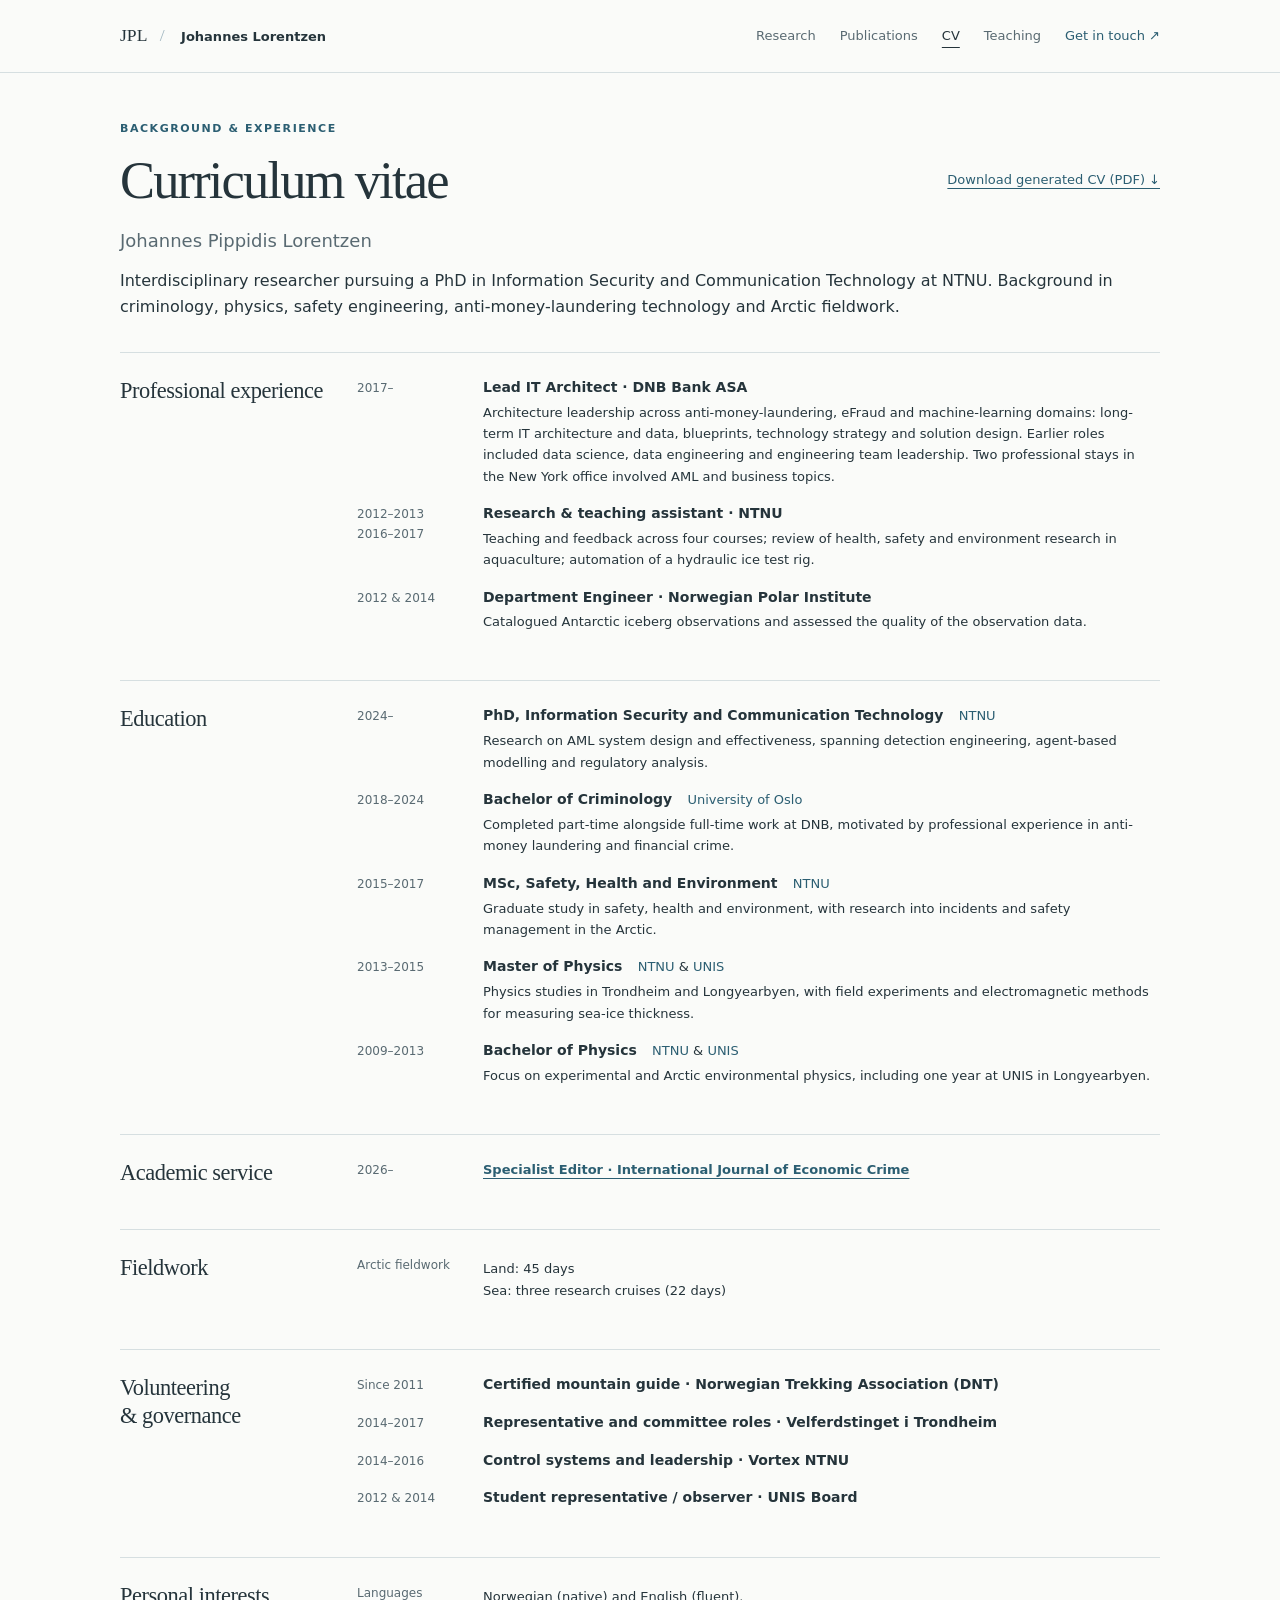
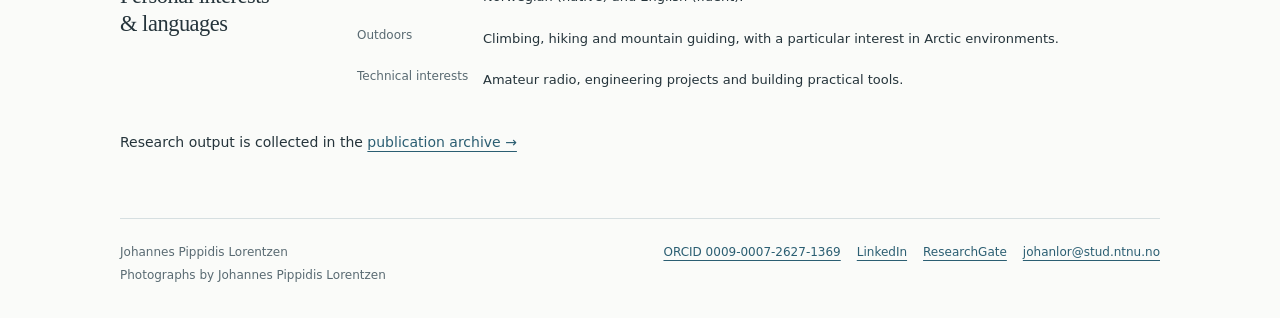
==== cv/index.html @ 51a33057 "Update academic website (ea5c798)" ====
<!doctype html>
<html lang="en">
<head>
  <meta charset="utf-8">
  <meta name="viewport" content="width=device-width, initial-scale=1">
  <title>Curriculum vitae · Johannes Pippidis Lorentzen</title>
  <meta name="description" content="Education, professional experience, Arctic fieldwork and academic service.">
  <meta property="og:title" content="Curriculum vitae · Johannes Pippidis Lorentzen">
  <meta property="og:description" content="Education, professional experience, Arctic fieldwork and academic service.">
  <meta property="og:type" content="website">
  <link rel="canonical" href="https://pippidis.no/cv/">
  <meta property="og:url" content="https://pippidis.no/cv/">
  <meta property="og:image" content="https://pippidis.no/assets/images/arctic_tracks.webp">
  <link rel="icon" href="/assets/favicon.svg" type="image/svg+xml">
  <link rel="stylesheet" href="/styles/tokens.css?v=cc4311453d61">
  <link rel="stylesheet" href="/styles/base.css?v=4304fb7f3401">
  <link rel="stylesheet" href="/styles/layout.css?v=65bde4a64507">
  <link rel="stylesheet" href="/styles/publications.css?v=92fedc6297ee">
  <link rel="stylesheet" href="/styles/cv.css?v=081369f3c90d">
  <link rel="stylesheet" href="/styles/teaching.css?v=9386286a916c">
  <script src="/scripts/citations.js?v=cc7c147e29cd" defer></script>
  <script src="/scripts/doi.js?v=0c5c280f1b93" defer></script>
</head>
<body>
  <a class="skip-link" href="#main" title="Skip navigation and jump to the main content">Skip to content</a>
<header class="site-header">
  <div class="container header-inner">
    <a class="identity" href="/"  title="Go to Johannes Pippidis Lorentzen’s homepage">
      <span class="monogram" aria-hidden="true">JPL<span> / </span></span>Johannes Lorentzen
    </a>
    <nav aria-label="Main navigation">
      <a href="/research/"  title="View Research">Research</a>
      <a href="/publications/"  title="View Publications">Publications</a>
      <a href="/cv/" aria-current="page" title="View CV">CV</a>
      <a href="/teaching/"  title="View Teaching">Teaching</a>
      <a class="contact-link" href="mailto:johanlor@stud.ntnu.no" title="Email Johannes Pippidis Lorentzen at johanlor@stud.ntnu.no">Get in touch <span aria-hidden="true">↗</span></a>
    </nav>
  </div>
</header>  <main id="main" class="container" tabindex="-1">
<header class="page-heading">
  <p class="eyebrow">Background & experience</p>
  <div class="heading-row">
    <h1>Curriculum vitae</h1>
    <a class="heading-tools" href="/assets/cv/johannes_lorentzen_cv.pdf"
       download="Johannes Pippidis Lorentzen - Curriculum Vitae.pdf" title="Download the generated public CV as a PDF">Download generated CV (PDF) ↓</a>
  </div>
  <p class="lead">Johannes Pippidis Lorentzen</p>
  <p class="page-intro">Interdisciplinary researcher pursuing a PhD in Information Security and Communication Technology at NTNU. Background in criminology, physics, safety engineering, anti-money-laundering technology and Arctic fieldwork.</p>
</header>
<section class="cv-section">
  <h2>Professional experience</h2>
  <dl class="cv-chronology">
    <div class="cv-entry">
      <dt>
        <span class="cv-period"><span aria-hidden="true">2017–</span><span class="visually-hidden">2017 to present</span></span>
      </dt>
      <dd>
          <h3>Lead IT Architect · DNB Bank ASA</h3>
<p>Architecture leadership across anti-money-laundering, eFraud and machine-learning domains: long-term IT architecture and data, blueprints, technology strategy and solution design. Earlier roles included data science, data engineering and engineering team leadership. Two professional stays in the New York office involved AML and business topics.</p>      </dd>
    </div>
    <div class="cv-entry">
      <dt>
        <span class="cv-period">2012–2013</span>
        <span class="cv-period">2016–2017</span>
      </dt>
      <dd>
          <h3>Research &amp; teaching assistant · NTNU</h3>
<p>Teaching and feedback across four courses; review of health, safety and environment research in aquaculture; automation of a hydraulic ice test rig.</p>      </dd>
    </div>
    <div class="cv-entry">
      <dt>
        <span class="cv-period">2012 &amp; 2014</span>
      </dt>
      <dd>
          <h3>Department Engineer · Norwegian Polar Institute</h3>
<p>Catalogued Antarctic iceberg observations and assessed the quality of the observation data.</p>      </dd>
    </div>
  </dl>
</section>
<section class="cv-section">
  <h2>Education</h2>
  <dl class="cv-chronology">
    <div class="cv-entry">
      <dt>
        <span class="cv-period"><span aria-hidden="true">2024–</span><span class="visually-hidden">2024 to present</span></span>
      </dt>
      <dd>
          <h3>PhD, Information Security and Communication Technology <span class="education-institutions">
            <a href="https://www.ntnu.edu/" title="Visit Norwegian University of Science and Technology">NTNU</a>
          </span></h3>
<p>Research on AML system design and effectiveness, spanning detection engineering, agent-based modelling and regulatory analysis.</p>      </dd>
    </div>
    <div class="cv-entry">
      <dt>
        <span class="cv-period">2018–2024</span>
      </dt>
      <dd>
          <h3>Bachelor of Criminology <span class="education-institutions">
            <a href="https://www.uio.no/english/" title="Visit University of Oslo">University of Oslo</a>
          </span></h3>
<p>Completed part-time alongside full-time work at DNB, motivated by professional experience in anti-money laundering and financial crime.</p>      </dd>
    </div>
    <div class="cv-entry">
      <dt>
        <span class="cv-period">2015–2017</span>
      </dt>
      <dd>
          <h3>MSc, Safety, Health and Environment <span class="education-institutions">
            <a href="https://www.ntnu.edu/" title="Visit Norwegian University of Science and Technology">NTNU</a>
          </span></h3>
<p>Graduate study in safety, health and environment, with research into incidents and safety management in the Arctic.</p>      </dd>
    </div>
    <div class="cv-entry">
      <dt>
        <span class="cv-period">2013–2015</span>
      </dt>
      <dd>
          <h3>Master of Physics <span class="education-institutions">
            <a href="https://www.ntnu.edu/" title="Visit Norwegian University of Science and Technology">NTNU</a>
<span aria-hidden="true"> &amp; </span>            <a href="https://www.unis.no/" title="Visit The University Centre in Svalbard">UNIS</a>
          </span></h3>
<p>Physics studies in Trondheim and Longyearbyen, with field experiments and electromagnetic methods for measuring sea-ice thickness.</p>      </dd>
    </div>
    <div class="cv-entry">
      <dt>
        <span class="cv-period">2009–2013</span>
      </dt>
      <dd>
          <h3>Bachelor of Physics <span class="education-institutions">
            <a href="https://www.ntnu.edu/" title="Visit Norwegian University of Science and Technology">NTNU</a>
<span aria-hidden="true"> &amp; </span>            <a href="https://www.unis.no/" title="Visit The University Centre in Svalbard">UNIS</a>
          </span></h3>
<p>Focus on experimental and Arctic environmental physics, including one year at UNIS in Longyearbyen.</p>      </dd>
    </div>
  </dl>
</section>
<section class="cv-section">
  <h2>Academic service</h2>
  <dl class="cv-chronology">
    <div class="cv-entry">
      <dt>
        <span class="cv-period"><span aria-hidden="true">2026–</span><span class="visually-hidden">2026 to present</span></span>
      </dt>
      <dd>
          <h3><a href="https://www.elgaronline.com/view/journals/ijec/ijec-overview.xml?tab_body=editorial-info-copy1" title="View International Journal of Economic Crime">Specialist Editor · International Journal of Economic Crime</a></h3>
      </dd>
    </div>
  </dl>
</section>
<section class="cv-section">
  <h2>Fieldwork</h2>
  <dl class="cv-chronology">
    <div class="cv-entry">
      <dt>
        <span class="cv-period">Arctic fieldwork</span>
      </dt>
      <dd>
<p>Land: 45 days
Sea: three research cruises (22 days)
</p>      </dd>
    </div>
  </dl>
</section>
<section class="cv-section">
  <h2>Volunteering &amp; governance</h2>
  <dl class="cv-chronology">
    <div class="cv-entry">
      <dt>
        <span class="cv-period">Since 2011</span>
      </dt>
      <dd>
          <h3>Certified mountain guide · Norwegian Trekking Association (DNT)</h3>
      </dd>
    </div>
    <div class="cv-entry">
      <dt>
        <span class="cv-period">2014–2017</span>
      </dt>
      <dd>
          <h3>Representative and committee roles · Velferdstinget i Trondheim</h3>
      </dd>
    </div>
    <div class="cv-entry">
      <dt>
        <span class="cv-period">2014–2016</span>
      </dt>
      <dd>
          <h3>Control systems and leadership · Vortex NTNU</h3>
      </dd>
    </div>
    <div class="cv-entry">
      <dt>
        <span class="cv-period">2012 &amp; 2014</span>
      </dt>
      <dd>
          <h3>Student representative / observer · UNIS Board</h3>
      </dd>
    </div>
  </dl>
</section>
<section class="cv-section">
  <h2>Personal interests &amp; languages</h2>
  <dl class="cv-chronology">
    <div class="cv-entry">
      <dt>
        <span class="cv-period">Languages</span>
      </dt>
      <dd>
<p>Norwegian (native) and English (fluent).</p>      </dd>
    </div>
    <div class="cv-entry">
      <dt>
        <span class="cv-period">Outdoors</span>
      </dt>
      <dd>
<p>Climbing, hiking and mountain guiding, with a particular interest in Arctic environments.</p>      </dd>
    </div>
    <div class="cv-entry">
      <dt>
        <span class="cv-period">Technical interests</span>
      </dt>
      <dd>
<p>Amateur radio, engineering projects and building practical tools.</p>      </dd>
    </div>
  </dl>
</section>
<p class="cv-publications-link">Research output is collected in the <a href="/publications/" title="Browse all publications and theses">publication archive →</a></p>
  </main>
  <footer class="site-footer container">
    <div>Johannes Pippidis Lorentzen<span class="footer-note">Photographs by Johannes Pippidis Lorentzen</span></div>
    <div class="footer-links">
      <a href="https://orcid.org/0009-0007-2627-1369" rel="me" title="View ORCID profile: 0009-0007-2627-1369">ORCID 0009-0007-2627-1369</a>
      <a href="https://no.linkedin.com/in/pippidis" rel="me" title="View Johannes Pippidis Lorentzen on LinkedIn">LinkedIn</a>
      <a href="https://www.researchgate.net/profile/Johannes-Lorentzen-2" rel="me" title="View Johannes Pippidis Lorentzen on ResearchGate">ResearchGate</a>
      <a href="mailto:johanlor@stud.ntnu.no" title="Email Johannes Pippidis Lorentzen at johanlor@stud.ntnu.no">johanlor@stud.ntnu.no</a>
    </div>
  </footer>
</body>
</html>
---- styles/tokens.css ----
/* A small shared scale keeps grouped information compact and page rhythm calm.
   Breakpoints live beside layout rules: 720px for columns, 480px for controls.
   CSS variables cannot be used in standard media-query conditions. */
:root {
  --color-paper: #fafbf9;
  --color-surface: #f0f4f4;
  --color-ink: #25343b;
  --color-muted: #596a72;
  --color-accent: #2b5e72;
  --color-rule: #d6dfe1;
  --color-focus: #116b90;
  --font-body: system-ui, -apple-system, "Segoe UI", sans-serif;
  --font-heading: "Iowan Old Style", "Palatino Linotype", Palatino, Georgia, serif;
  --space-1: 4px;
  --space-2: 8px;
  --space-3: 12px;
  --space-4: 16px;
  --space-5: 24px;
  --space-6: 32px;
  --space-7: 48px;
  --space-8: 64px;
  --radius: 5px;
  --content-width: 1040px;
  --text-width: 72ch;
  --text-small: 0.8125rem;
}
---- styles/base.css ----
*,
*::before,
*::after {
  box-sizing: border-box;
}

html {
  color-scheme: light;
  scroll-padding-top: var(--space-5);
}

body {
  margin: 0;
  background: var(--color-paper);
  color: var(--color-ink);
  font: 1rem/1.65 var(--font-body);
  -webkit-font-smoothing: antialiased;
}

h1, h2, h3, h4, p, figure {
  margin: 0;
}

h1, h2 {
  font-family: var(--font-heading);
  font-weight: 400;
  text-wrap: balance;
}

h1 {
  font-size: clamp(2.1rem, 4.1vw, 3.3rem);
  line-height: 1.15;
  letter-spacing: -0.035em;
}

h2 {
  font-size: 1.8rem;
  line-height: 1.25;
  letter-spacing: -0.02em;
}

h3 {
  font-size: 1rem;
  font-weight: 600;
  line-height: 1.45;
}

p + p {
  margin-top: var(--space-3);
}

a {
  color: var(--color-accent);
  text-decoration-thickness: 1px;
  text-underline-offset: 4px;
}

a:hover {
  text-decoration: underline;
}

button, input, select {
  font: inherit;
  color: inherit;
}

button, summary {
  cursor: pointer;
}

button, .button, input, select {
  border: 1px solid var(--color-rule);
  border-radius: var(--radius);
  background: transparent;
  padding: var(--space-2) var(--space-3);
}

button:hover, .button:hover {
  background: var(--color-surface);
}

:focus-visible {
  outline: 2px solid var(--color-focus);
  outline-offset: 4px;
}

[hidden] {
  display: none !important;
}

img {
  display: block;
  max-width: 100%;
  border-radius: var(--radius);
}

figcaption, .muted {
  color: var(--color-muted);
}

figcaption {
  font-size: 0.75rem;
  margin-top: var(--space-2);
}

.measure {
  max-width: var(--text-width);
}

.skip-link {
  position: absolute;
  left: var(--space-4);
  top: -100px;
  z-index: 5;
  background: var(--color-paper);
  padding: var(--space-3);
}

.skip-link:focus {
  top: var(--space-3);
}

/* Keep expanded wording available to assistive technology without layout space. */
.visually-hidden {
  position: absolute;
  width: 1px;
  height: 1px;
  padding: 0;
  margin: -1px;
  overflow: hidden;
  clip-path: inset(50%);
  white-space: nowrap;
  border: 0;
}

.eyebrow {
  font-size: 0.6875rem;
  line-height: 1.5;
  font-weight: 600;
  letter-spacing: 0.14em;
  text-transform: uppercase;
  color: var(--color-accent);
  margin-bottom: var(--space-3);
}

.lead {
  font-size: 1.125rem;
  color: var(--color-muted);
  margin-top: var(--space-4);
  width: 100%;
  max-width: none;
}

@media (prefers-reduced-motion: reduce) {
  *, *::before, *::after {
    scroll-behavior: auto !important;
  }
}
---- styles/layout.css ----
.container {
  width: min(var(--content-width), calc(100% - 64px));
  margin-inline: auto;
}

.site-header {
  border-bottom: 1px solid var(--color-rule);
}

.header-inner {
  min-height: 72px;
  display: flex;
  justify-content: space-between;
  align-items: center;
  gap: var(--space-5);
}

.identity, nav a {
  text-decoration: none;
  font-size: var(--text-small);
}

.identity {
  font-weight: 600;
  color: var(--color-ink);
  white-space: nowrap;
}

.monogram {
  font-family: var(--font-heading);
  font-size: 1.1rem;
  font-weight: 400;
  margin-right: var(--space-3);
}

.monogram span {
  color: #a2b7c0;
  padding-left: var(--space-2);
}

nav {
  display: flex;
  gap: var(--space-5);
  align-items: center;
}

nav a {
  padding-block: var(--space-3);
  color: var(--color-muted);
}

nav a[aria-current="page"] {
  color: var(--color-ink);
  text-decoration: underline;
  text-underline-offset: 7px;
}

nav .contact-link {
  color: var(--color-accent);
}

.home-heading, .page-heading {
  margin-block: var(--space-7) var(--space-6);
}

.home-heading .lead {
  font-size: 1rem;
}

.hero-photo {
  width: 100%;
  height: 250px;
  object-fit: cover;
  /* Preserve distant peaks and foreground tracks in the supplied panorama. */
  object-position: 50% 56%;
}

.introduction {
  display: grid;
  grid-template-columns: 180px minmax(0, 1fr);
  gap: var(--space-7);
  margin-block: var(--space-7);
  align-items: start;
}

.introduction h2 {
  font-size: 1.65rem;
  text-wrap: wrap;
  margin-bottom: var(--space-4);
}

.introduction p {
  font-size: 0.9375rem;
}

.introduction a {
  display: inline-block;
  margin-top: var(--space-3);
  font-size: var(--text-small);
}

.portrait-photo {
  width: 180px;
  height: 218px;
  object-fit: cover;
  /* The face is on the right of the original landscape photograph. */
  object-position: 69% center;
}

.section-heading {
  display: flex;
  justify-content: space-between;
  align-items: baseline;
  gap: var(--space-4);
  margin-bottom: var(--space-4);
}

.section-heading a, .section-count {
  font-size: var(--text-small);
  white-space: nowrap;
}

.section-count {
  color: var(--color-muted);
}

.home-research {
  margin-bottom: var(--space-7);
}

.programme-link {
  display: grid;
  grid-template-columns: 32px minmax(0, 1fr) max-content 16px;
  gap: var(--space-4);
  align-items: baseline;
  border-top: 1px solid var(--color-rule);
  padding-block: var(--space-3);
  text-decoration: none;
}

.programme-link:last-child {
  border-bottom: 1px solid var(--color-rule);
}

.programme-link h3 {
  color: var(--color-ink);
  font-size: 0.9375rem;
}

.programme-summary {
  white-space: nowrap;
  text-align: right;
}

.programme-summary, .programme-number {
  color: var(--color-muted);
  font-size: var(--text-small);
}

.download-links {
  display: flex;
  flex-wrap: wrap;
  gap: var(--space-4);
  align-items: center;
  margin-top: var(--space-5);
  font-size: var(--text-small);
}

.download-links > span {
  color: var(--color-muted);
}

.research-programme {
  display: grid;
  grid-template-columns: 0.95fr 1.2fr;
  gap: var(--space-6);
  padding-block: var(--space-5);
  border-top: 1px solid var(--color-rule);
}

.programme-description > p:not(.eyebrow) {
  margin-top: var(--space-3);
  font-size: 0.9375rem;
}

.project p {
  margin-top: var(--space-1);
  font-size: 0.9375rem;
}

.project + .project {
  margin-top: var(--space-4);
}

.research-intro {
  margin-top: var(--space-3);
}

.footer-links {
  display: flex;
  flex-wrap: wrap;
  gap: var(--space-4);
  align-items: baseline;
}

.footer-links a { white-space: nowrap; }

.profile-link {
  font-size: var(--text-small);
  margin-top: var(--space-3);
}

.personal-projects {
  min-height: 30vh;
  border-top: 1px solid var(--color-rule);
  padding-top: var(--space-5);
}

.project a {
  font-size: var(--text-small);
}

.site-footer {
  border-top: 1px solid var(--color-rule);
  margin-top: var(--space-8);
  padding-block: var(--space-5) var(--space-6);
  display: flex;
  justify-content: space-between;
  gap: var(--space-4);
  font-size: 0.75rem;
  color: var(--color-muted);
}

.footer-note {
  display: block;
  margin-top: var(--space-1);
}

/* At this width neither navigation nor two-column prose has comfortable room. */
@media (max-width: 720px) {
  .container {
    width: calc(100% - 40px);
  }

  .header-inner {
    flex-wrap: wrap;
    gap: 0;
    padding-top: var(--space-3);
  }

  nav {
    width: 100%;
    justify-content: space-between;
    gap: var(--space-2);
    flex-wrap: wrap;
  }

  .home-heading, .page-heading {
    margin-top: var(--space-6);
  }

  .hero-photo {
    height: 190px;
  }

  .introduction {
    grid-template-columns: 150px minmax(0, 1fr);
    gap: var(--space-5);
    margin-block: var(--space-6);
  }

  .portrait-photo {
    width: 150px;
    height: 190px;
  }

  .programme-link {
    grid-template-columns: 24px 1fr 16px;
    gap: var(--space-3);
  }

  .programme-summary {
    grid-column: 2;
    grid-row: 2;
    margin-top: -8px;
    text-align: left;
  }

  .programme-link > span:last-child {
    grid-column: 3;
    grid-row: 1;
  }

  .research-programme {
    grid-template-columns: 1fr;
    gap: var(--space-5);
  }

.site-footer {
    flex-direction: column;
  }
}

@media (max-width: 480px) {
  nav {
    display: grid;
    grid-template-columns: repeat(3, max-content);
    gap: 0 var(--space-3);
  }

  .introduction {
    grid-template-columns: 1fr;
  }

  .portrait-photo {
    width: 170px;
    height: 190px;
  }

  .section-heading {
    flex-wrap: wrap;
    gap: var(--space-2);
  }

  h2 {
    font-size: 1.6rem;
  }
}

/* Header utilities share the title line; prose retains the full content width. */
.heading-row {
  display: flex;
  align-items: center;
  justify-content: space-between;
  gap: var(--space-5);
}
.heading-tools {
  display: flex;
  flex-direction: column;
  align-items: flex-end;
  gap: var(--space-1);
  font-size: var(--text-small);
}
.bibliography-links {
  display: flex;
  flex-wrap: wrap;
  gap: var(--space-3);
}
.page-intro { margin-top: var(--space-3); }
@media (max-width: 720px) {
  /* Keep the title and description together before ancillary download links. */
  .page-heading:has(.heading-row) { display: flex; flex-direction: column; }
  .heading-row { display: contents; }
  .heading-row h1 { order: 1; }
  .page-heading:has(.heading-row) > .lead { order: 2; }
  .page-heading:has(.heading-row) > .page-intro { order: 3; }
  .heading-tools { order: 4; margin-top: var(--space-3); flex-direction: row; align-items: flex-start; gap: var(--space-3); flex-wrap: wrap; }
  .heading-tools .utility-detail { display: none; }
}
---- styles/publications.css ----
/* One shared row is used on Home and in the complete archive. */
.publication-row {
  display: grid;
  grid-template-columns: 48px minmax(0, 1fr) auto;
  column-gap: var(--space-4);
  row-gap: var(--space-2);
  padding-block: var(--space-4);
  border-top: 1px solid var(--color-rule);
  position: relative;
}

.publication-year {
  font-size: var(--text-small);
  color: var(--color-muted);
  padding-top: 2px;
  font-variant-numeric: tabular-nums;
}

.publication-body {
  min-width: 0;
}

.publication-body h3 {
  font-size: 1rem;
  line-height: 1.45;
}

.publication-body h3 a {
  color: var(--color-ink);
  text-decoration: none;
}

.publication-body h3 a:hover {
  text-decoration: underline;
}

.publication-authors, .publication-subtitle {
  font-size: var(--text-small);
  color: var(--color-muted);
  margin-top: var(--space-1);
}

.publication-venue {
  font-size: var(--text-small);
  color: var(--color-accent);
  font-weight: 600;
  margin-top: var(--space-1);
}

.publication-venue span {
  font-weight: 400;
}

.publication-actions {
  grid-column: 3;
  grid-row: 1;
  align-self: start;
  display: flex;
  gap: var(--space-3);
  align-items: start;
  padding-right: 48px;
  font-size: var(--text-small);
}

.publication-actions a {
  white-space: nowrap;
  padding-block: 2px;
  text-decoration: none;
}

.doi-actions {
  display: inline-flex;
  gap: 2px;
  align-items: baseline;
  white-space: nowrap;
}

.copy-doi {
  border: 0;
  padding: 2px 0;
  color: var(--color-accent);
  line-height: inherit;
}

.publication-actions .doi-destination {
  min-width: 24px;
  text-align: center;
}

.publication-extras {
  grid-column: 3;
  grid-row: 1;
  margin-top: 32px;
  justify-self: end;
  font-size: var(--text-small);
}

.doi-status:empty {
  display: none;
}

.doi-fallback {
  width: 100%;
  margin-block: var(--space-2);
}

.abstract-panel summary {
  color: var(--color-accent);
  width: max-content;
}

.abstract-panel p {
  margin-top: var(--space-3);
}

/* Anchor the disclosure to the action column even when its text spans the row. */
@media (min-width: 721px) {
  .abstract-panel > summary {
    position: absolute;
    top: calc(var(--space-4) + 32px);
    right: 0;
  }

  .publication-extras:not(:has(.abstract-panel[open])) .doi-status:not(:empty) {
    display: block;
    margin-top: 24px;
  }
}

.citation-panel {
  grid-row: 2;
  grid-column: 2 / -1;
  min-width: 0;
}

/* Closed citations have no empty grid track beneath the publication. */
.citation-panel:not([open]) { display: contents; }

.publication-extras:has(.abstract-panel[open]),
.publication-extras:has(.doi-fallback:not([hidden])) {
  grid-column: 2 / -1;
  grid-row: 3;
  margin-top: 0;
  justify-self: stretch;
}

.citation-panel > summary {
  position: absolute;
  top: var(--space-4);
  right: 0;
  list-style: none;
  padding: 2px 0 2px var(--space-2);
  font-size: var(--text-small);
  color: var(--color-accent);
}

.citation-panel > summary::-webkit-details-marker {
  display: none;
}

.citation-panel[open] > summary {
  text-decoration: underline;
}

.citation-content {
  border-left: 2px solid #9bbac6;
  background: var(--color-surface);
  padding: var(--space-4);
  margin-top: var(--space-2);
  border-radius: var(--radius);
}

.citation-tabs, .citation-tools {
  display: flex;
  flex-wrap: wrap;
  gap: var(--space-3);
  align-items: center;
  font-size: var(--text-small);
}

.citation-tabs button[aria-selected="true"] {
  background: var(--color-paper);
  border-color: var(--color-accent);
  color: var(--color-accent);
}

.citation-content pre {
  white-space: pre-wrap;
  overflow-wrap: anywhere;
  margin-block: var(--space-4);
  font: 0.75rem/1.6 Consolas, monospace;
}

.citation-label {
  font-size: var(--text-small);
}

.citation-format + .citation-format {
  margin-top: var(--space-5);
}

.citation-content.enhanced .citation-format {
  margin-top: 0;
}

.archive-tools {
  display: grid;
  grid-template-columns: minmax(0, 1fr) 220px;
  gap: var(--space-3) var(--space-5);
  padding-block: var(--space-5) var(--space-3);
  border-block: 1px solid var(--color-rule);
  margin-bottom: var(--space-6);
}

.archive-tools label {
  display: block;
  font-size: var(--text-small);
  margin-bottom: var(--space-2);
}

.archive-tools input, .archive-tools select {
  width: 100%;
  min-height: 44px;
  background: #fff;
  font-size: 0.875rem;
}

#result-count {
  grid-column: 1 / -1;
  font-size: var(--text-small);
  color: var(--color-muted);
}

.publication-group {
  margin-bottom: var(--space-6);
}

.empty-group {
  border-top: 1px solid var(--color-rule);
  padding-top: var(--space-4);
  font-size: 0.875rem;
}

@media (max-width: 720px) {
  .publication-row {
    --action-height: 36px;
    grid-template-columns: 40px minmax(0, 1fr);
    column-gap: var(--space-3);
    padding-bottom: var(--space-3);
  }

  .publication-actions {
    grid-column: 2;
    grid-row: 2;
    min-height: var(--action-height);
    align-items: center;
  }

  .citation-panel {
    grid-column: 2;
    grid-row: 3;
    /* Share the preceding action line without moving Cite when it opens.
       The expanded content stays in normal flow below that shared line. */
    margin-top: calc(0px - var(--action-height) - var(--space-2));
  }

  .citation-panel > summary {
    position: static;
    width: max-content;
    margin-left: auto;
    min-height: var(--action-height);
    display: flex;
    align-items: center;
    gap: var(--space-2);
  }

  .citation-content {
    padding: var(--space-3);
  }

  .publication-extras {
    grid-column: 2;
    grid-row: 4;
    margin-top: 0;
    justify-self: start;
  }

  .citation-panel:not([open]) { display: block; }

  .publication-extras:has(.abstract-panel[open]),
  .publication-extras:has(.doi-fallback:not([hidden])) {
    grid-column: 2;
    grid-row: 4;
  }
}

@media (max-width: 480px) {
  .archive-tools {
    grid-template-columns: 1fr;
  }

  .publication-body h3 {
    font-size: 0.9375rem;
  }

  .citation-panel {
    grid-column: 1 / -1;
  }
}
---- styles/cv.css ----
.cv-section {
  display: grid;
  grid-template-columns: 205px minmax(0, 1fr);
  gap: var(--space-6);
  border-top: 1px solid var(--color-rule);
  padding-top: var(--space-5);
  margin-top: var(--space-6);
}

.cv-section h2 {
  font-size: 1.4rem;
}

.cv-chronology {
  margin: 0;
}

.cv-entry {
  display: grid;
  grid-template-columns: 110px minmax(0, 1fr);
  gap: var(--space-4);
  padding-bottom: var(--space-4);
}

.cv-entry dt {
  font-size: 0.75rem;
  color: var(--color-muted);
  padding-top: 2px;
}

.cv-period {
  display: block;
  white-space: nowrap;
}

.cv-entry dd {
  margin: 0;
}

.cv-entry h3 {
  font-size: 0.875rem;
}

.cv-entry p, .cv-entry a {
  font-size: var(--text-small);
}

.cv-entry p {
  white-space: pre-line;
  margin-top: var(--space-1);
}

.cv-publications-link {
  margin-top: var(--space-5);
  font-size: 0.875rem;
}

@media (max-width: 900px) {
  .cv-section {
    grid-template-columns: 1fr;
    gap: var(--space-5);
  }
}

@media (max-width: 480px) {
  .cv-entry {
    grid-template-columns: 1fr;
    gap: var(--space-1);
  }
}

@media print {
  .site-header, .site-footer, .download-links, .skip-link {
    display: none;
  }

  .container {
    width: 100%;
  }

  .cv-entry {
    break-inside: avoid;
  }
}

/* University names are quiet text links, separated from the degree title. */
.education-institutions { display: inline-block; margin-left: 0.65rem; font-size: var(--text-small); font-weight: 400; }
.education-institutions a { font: inherit; white-space: nowrap; text-decoration: none; }
.education-institutions a:hover { color: var(--color-ink); }
---- styles/teaching.css ----
/* Course overview and detail pages share the site's restrained editorial layout. */
.course-listing {
  display: flex;
  align-items: baseline;
  justify-content: space-between;
  gap: var(--space-5);
  border-top: 1px solid var(--color-rule);
  padding-block: var(--space-5);
}
.course-listing h2 { font-size: 1.6rem; }
.course-listing h2 a { color: var(--color-ink); text-decoration: none; }
.course-listing h2 a:hover { text-decoration: underline; }
.course-listing p { margin-top: var(--space-2); }
.course-status { font-size: var(--text-small); color: var(--color-muted); white-space: nowrap; }
.course-back { display: inline-block; margin-bottom: var(--space-5); font-size: var(--text-small); }
.course-section { border-top: 1px solid var(--color-rule); padding-block: var(--space-5); }
.course-section h2 { margin-bottom: var(--space-3); }
.course-section ul { margin: 0; padding-left: 1.2em; }
.course-section li + li { margin-top: var(--space-2); }
.course-resources { list-style: none; padding-left: 0 !important; }
.course-resources li { padding-block: var(--space-3); }
.course-resources span { margin-left: var(--space-3); font-size: var(--text-small); }
.course-resources p, .materials-note { font-size: 0.9375rem; }
.course-resources p { margin-top: var(--space-1); }
.supervision-section { margin-top: var(--space-5); }
.supervision-entry + .supervision-entry { margin-top: var(--space-5); }
.supervision-entry p { margin-top: var(--space-1); }
.supervision-context { color: var(--color-muted); font-size: var(--text-small); }
@media (max-width: 720px) {
  .course-listing { flex-direction: column; gap: var(--space-2); }
}

.course-facts { border-top: 1px solid var(--color-rule); padding-top: var(--space-5); }
.course-facts > div { display: grid; grid-template-columns: 160px minmax(0, 1fr); gap: var(--space-4); margin-bottom: var(--space-3); }
.course-facts dt { color: var(--color-muted); }
.course-facts dd { margin: 0; }
@media (max-width: 480px) {
  .course-facts > div { grid-template-columns: 1fr; gap: var(--space-1); }
}
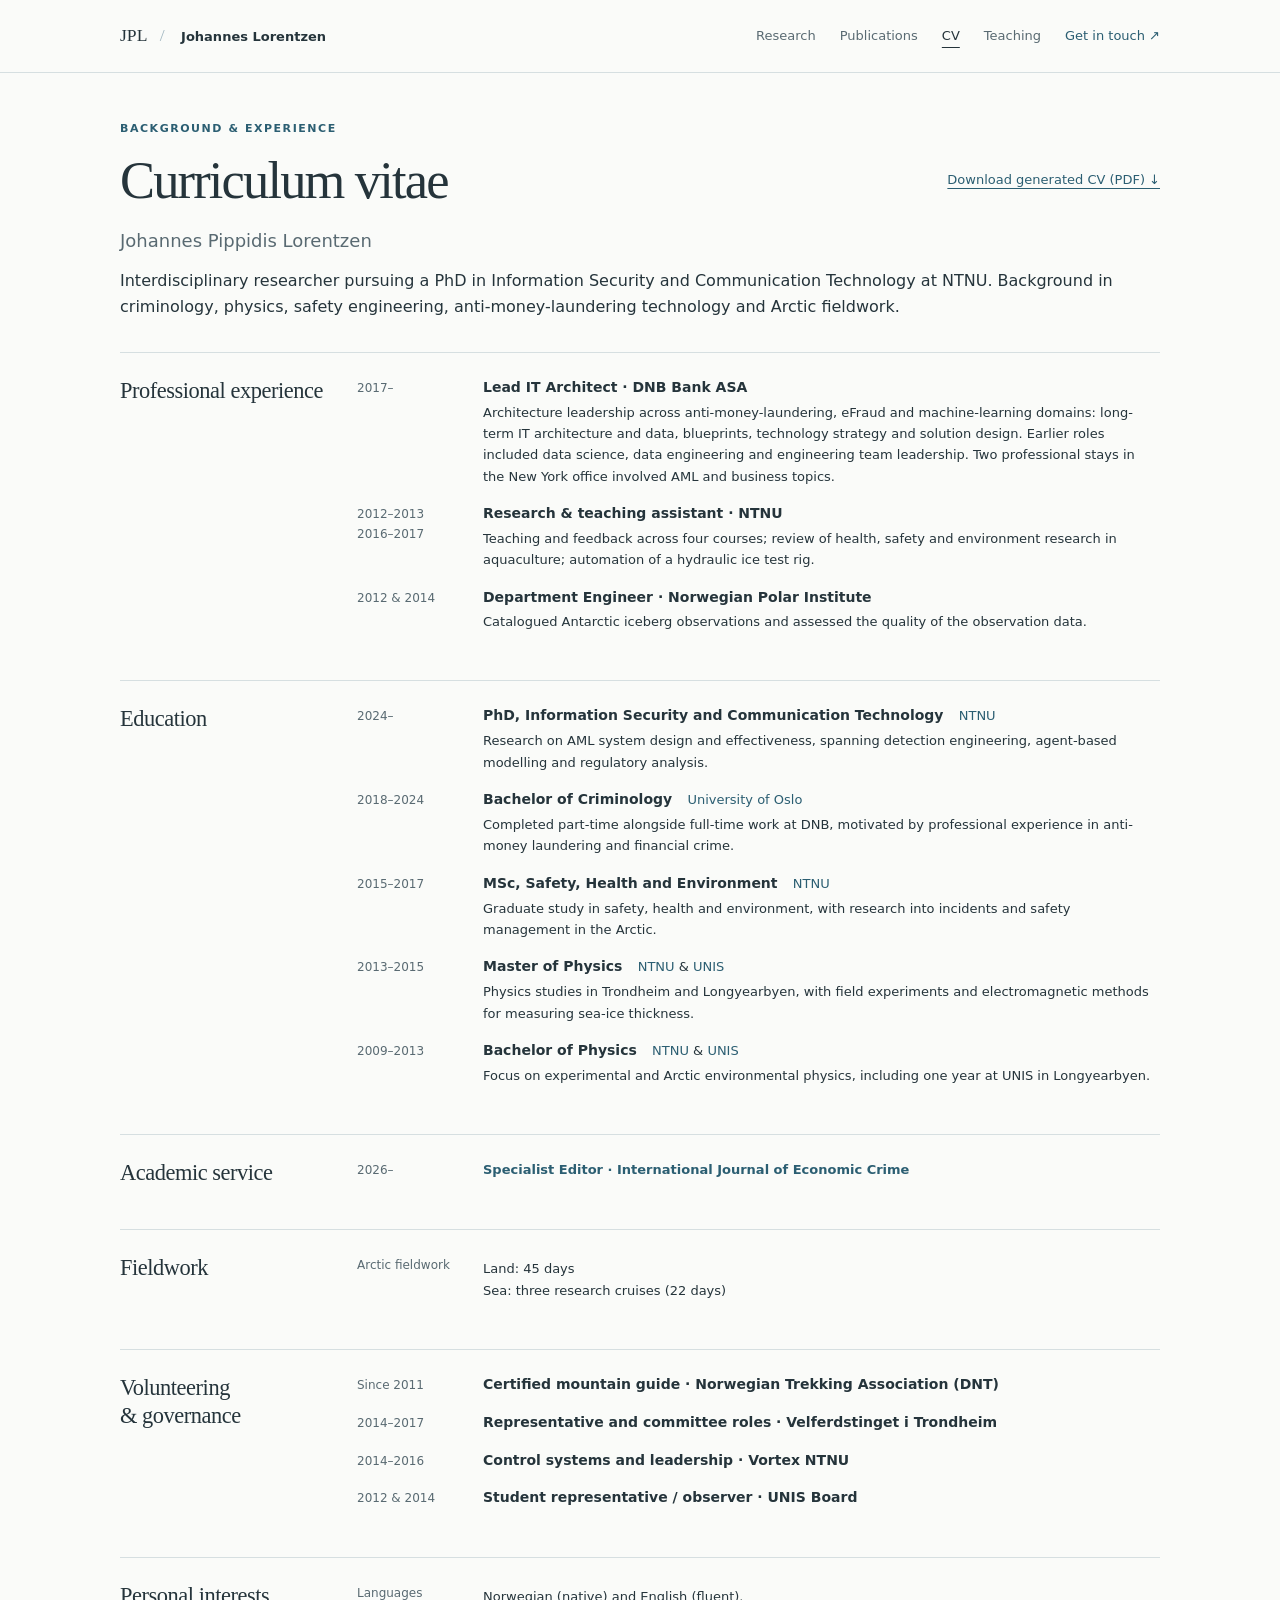
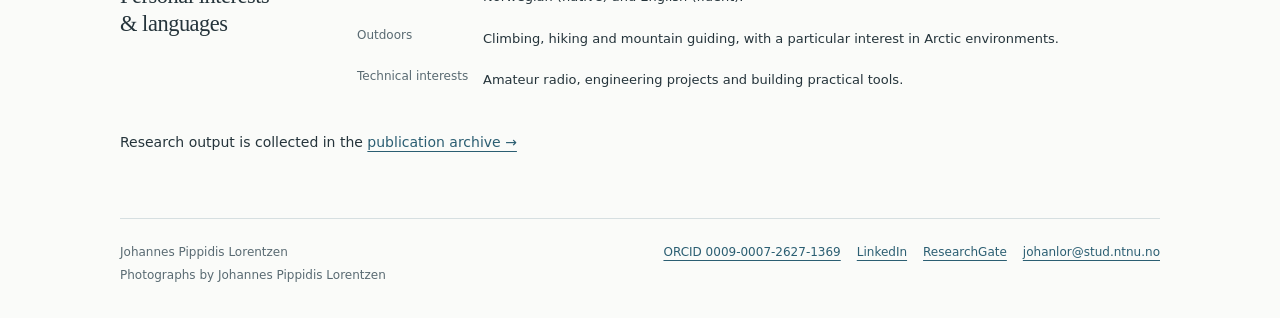
==== commit bf7c83e0: "Update academic website (155332e)" ====
--- a/cv/index.html
+++ b/cv/index.html
@@ -14,21 +14,26 @@
   <link rel="icon" href="/assets/favicon.svg" type="image/svg+xml">
   <link rel="stylesheet" href="/styles/tokens.css?v=cc4311453d61">
   <link rel="stylesheet" href="/styles/base.css?v=4304fb7f3401">
-  <link rel="stylesheet" href="/styles/layout.css?v=65bde4a64507">
-  <link rel="stylesheet" href="/styles/publications.css?v=92fedc6297ee">
-  <link rel="stylesheet" href="/styles/cv.css?v=081369f3c90d">
+  <link rel="stylesheet" href="/styles/layout.css?v=6e0b2f849e2c">
+  <link rel="stylesheet" href="/styles/publications.css?v=18701dbc079d">
+  <link rel="stylesheet" href="/styles/cv.css?v=43b834aff01c">
   <link rel="stylesheet" href="/styles/teaching.css?v=9386286a916c">
   <script src="/scripts/citations.js?v=cc7c147e29cd" defer></script>
   <script src="/scripts/doi.js?v=0c5c280f1b93" defer></script>
+  <script src="/scripts/navigation.js?v=f152fe6068b6" defer></script>
 </head>
 <body>
   <a class="skip-link" href="#main" title="Skip navigation and jump to the main content">Skip to content</a>
 <header class="site-header">
   <div class="container header-inner">
     <a class="identity" href="/"  title="Go to Johannes Pippidis Lorentzen’s homepage">
-      <span class="monogram" aria-hidden="true">JPL<span> / </span></span>Johannes Lorentzen
+      <span class="monogram" aria-hidden="true">JPL<span> / </span></span><span class="identity-name">Johannes Lorentzen</span><span class="mobile-brand-label visually-hidden">Johannes Lorentzen home</span>
     </a>
-    <nav aria-label="Main navigation">
+    <div class="mobile-header-actions">
+      <a href="mailto:johanlor@stud.ntnu.no" title="Email Johannes Pippidis Lorentzen" aria-label="Email Johannes Pippidis Lorentzen"><svg viewBox="0 0 24 24" width="22" height="22" aria-hidden="true" fill="none" stroke="currentColor" stroke-width="1.5"><rect x="3" y="5" width="18" height="14" rx="2"/><path d="m3 6 9 7 9-7"/></svg></a>
+      <button class="nav-toggle" type="button" aria-controls="main-navigation" aria-expanded="false" aria-label="Open navigation" title="Open navigation" hidden><svg viewBox="0 0 24 24" width="24" height="24" aria-hidden="true" fill="none" stroke="currentColor" stroke-width="1.5"><path d="M4 6h16M4 12h16M4 18h16"/></svg></button>
+    </div>
+    <nav id="main-navigation" aria-label="Main navigation">
       <a href="/research/"  title="View Research">Research</a>
       <a href="/publications/"  title="View Publications">Publications</a>
       <a href="/cv/" aria-current="page" title="View CV">CV</a>
--- a/styles/layout.css
+++ b/styles/layout.css
@@ -357,3 +357,22 @@
   .heading-tools { order: 4; margin-top: var(--space-3); flex-direction: row; align-items: flex-start; gap: var(--space-3); flex-wrap: wrap; }
   .heading-tools .utility-detail { display: none; }
 }
+
+/* Compact mobile header; the menu remains in document flow when expanded. */
+.mobile-header-actions, .mobile-brand-label { display: none; }
+@media (max-width: 720px) {
+  .header-inner { min-height: 60px; padding-block: 6px; gap: 0; }
+  .identity-name, .monogram span { display: none; }
+  .mobile-brand-label { display: block; }
+  .monogram { margin: 0; font-size: 1.25rem; }
+  .mobile-header-actions { display: flex; align-items: center; gap: 4px; }
+  .mobile-header-actions a, .nav-toggle { display: flex; align-items: center; justify-content: center; width: 44px; height: 44px; padding: 0; border: 0; }
+  #main-navigation { display: flex; flex-direction: column; align-items: stretch; gap: 0; padding-block: 8px; width: 100%; }
+  #main-navigation a { padding: 10px 0; }
+  #main-navigation .contact-link { display: none; }
+  .home-heading h1 { font-size: 1.8rem; }
+  .home-heading { margin-block: 24px; }
+  .hero-photo { height: 120px; }
+  .portrait-figure { display: none; }
+  .introduction { grid-template-columns: 1fr; margin-block: 24px; }
+}
--- a/styles/publications.css
+++ b/styles/publications.css
@@ -241,69 +241,24 @@
   font-size: 0.875rem;
 }
 
+
+/* One action line on phones. Disclosure content spans the row without shifting
+   its summary; native details retains keyboard and screen-reader behaviour. */
 @media (max-width: 720px) {
-  .publication-row {
-    --action-height: 36px;
-    grid-template-columns: 40px minmax(0, 1fr);
-    column-gap: var(--space-3);
-    padding-bottom: var(--space-3);
-  }
-
-  .publication-actions {
-    grid-column: 2;
-    grid-row: 2;
-    min-height: var(--action-height);
-    align-items: center;
-  }
-
-  .citation-panel {
-    grid-column: 2;
-    grid-row: 3;
-    /* Share the preceding action line without moving Cite when it opens.
-       The expanded content stays in normal flow below that shared line. */
-    margin-top: calc(0px - var(--action-height) - var(--space-2));
-  }
-
-  .citation-panel > summary {
-    position: static;
-    width: max-content;
-    margin-left: auto;
-    min-height: var(--action-height);
-    display: flex;
-    align-items: center;
-    gap: var(--space-2);
-  }
-
-  .citation-content {
-    padding: var(--space-3);
-  }
-
-  .publication-extras {
-    grid-column: 2;
-    grid-row: 4;
-    margin-top: 0;
-    justify-self: start;
-  }
-
-  .citation-panel:not([open]) { display: block; }
-
-  .publication-extras:has(.abstract-panel[open]),
-  .publication-extras:has(.doi-fallback:not([hidden])) {
-    grid-column: 2;
-    grid-row: 4;
-  }
-}
-
+  .publication-row { grid-template-columns: 36px minmax(0, 1fr) max-content max-content; column-gap: 8px; padding-bottom: 12px; }
+  .publication-year { grid-column: 1; grid-row: 1; }
+  .publication-body { grid-column: 2 / -1; grid-row: 1; }
+  .publication-actions { grid-column: 2 / 3; grid-row: 2; padding: 0; gap: 8px; align-items: center; min-height: 36px; font-size: 0.75rem; }
+  .citation-panel, .citation-panel:not([open]), .publication-extras, .abstract-panel { display: contents; }
+  .citation-panel::details-content, .abstract-panel::details-content { display: contents; }
+  .citation-panel:not([open]) > :not(summary), .abstract-panel:not([open]) > :not(summary) { display: none; }
+  .citation-panel > summary { grid-column: 3; grid-row: 2; position: static; padding: 0; min-height: 36px; display: flex; align-items: center; gap: 3px; font-size: 0.75rem; }
+  .abstract-panel > summary { grid-column: 4; grid-row: 2; align-self: center; padding-block: 8px; font-size: 0.75rem; }
+  .citation-content, .abstract-content, .doi-status:not(:empty), .doi-fallback { grid-column: 1 / -1; grid-row: auto; margin-top: 0; }
+  .citation-content { padding: 12px; }
+  .abstract-content { font-size: var(--text-small); }
+}
 @media (max-width: 480px) {
-  .archive-tools {
-    grid-template-columns: 1fr;
-  }
-
-  .publication-body h3 {
-    font-size: 0.9375rem;
-  }
-
-  .citation-panel {
-    grid-column: 1 / -1;
-  }
-}
+  .archive-tools { grid-template-columns: 1fr; }
+  .publication-body h3 { font-size: 0.9375rem; }
+}
--- a/styles/cv.css
+++ b/styles/cv.css
@@ -39,6 +39,10 @@
 
 .cv-entry h3 {
   font-size: 0.875rem;
+}
+
+.cv-entry h3 a {
+  text-decoration: none;
 }
 
 .cv-entry p, .cv-entry a {
@@ -87,3 +91,8 @@
 .education-institutions { display: inline-block; margin-left: 0.65rem; font-size: var(--text-small); font-weight: 400; }
 .education-institutions a { font: inherit; white-space: nowrap; text-decoration: none; }
 .education-institutions a:hover { color: var(--color-ink); }
+
+@media (max-width: 720px) {
+  .cv-period { display: inline; }
+  .cv-period + .cv-period::before { content: " \00b7  "; }
+}
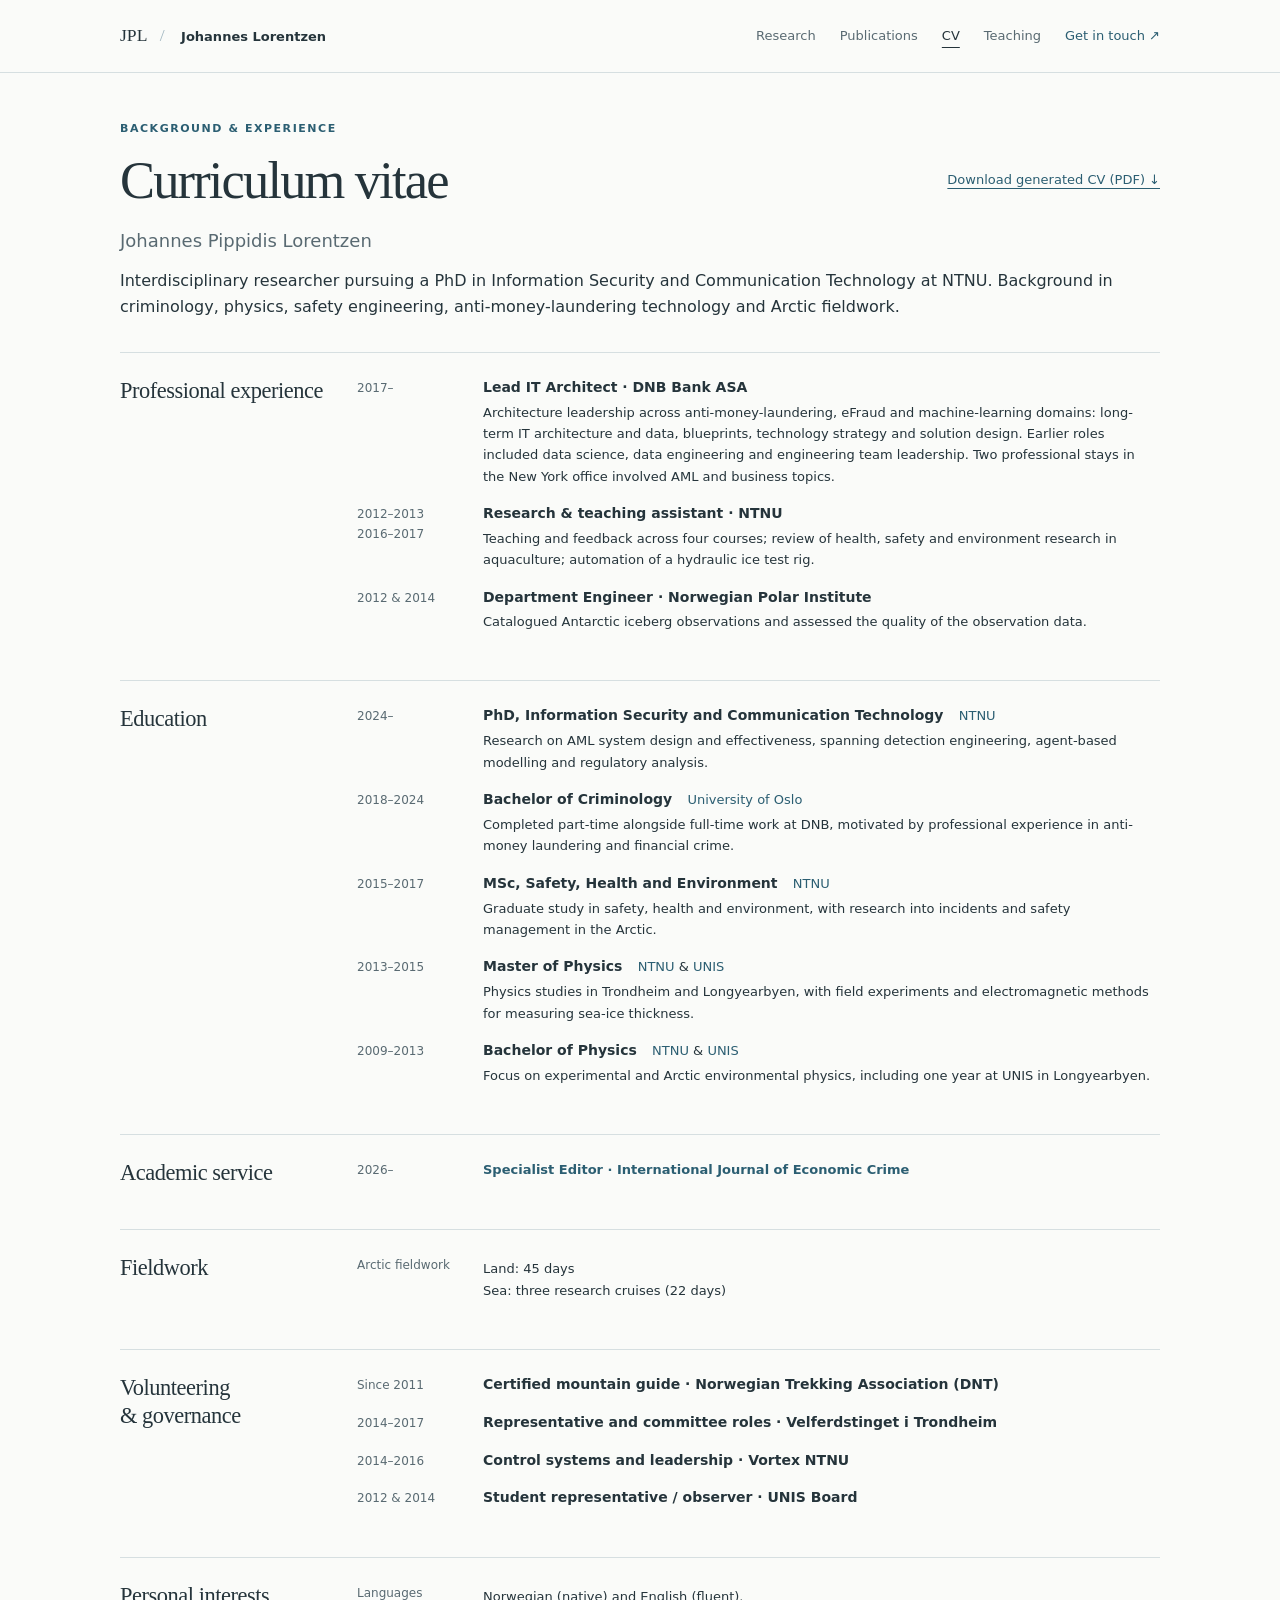
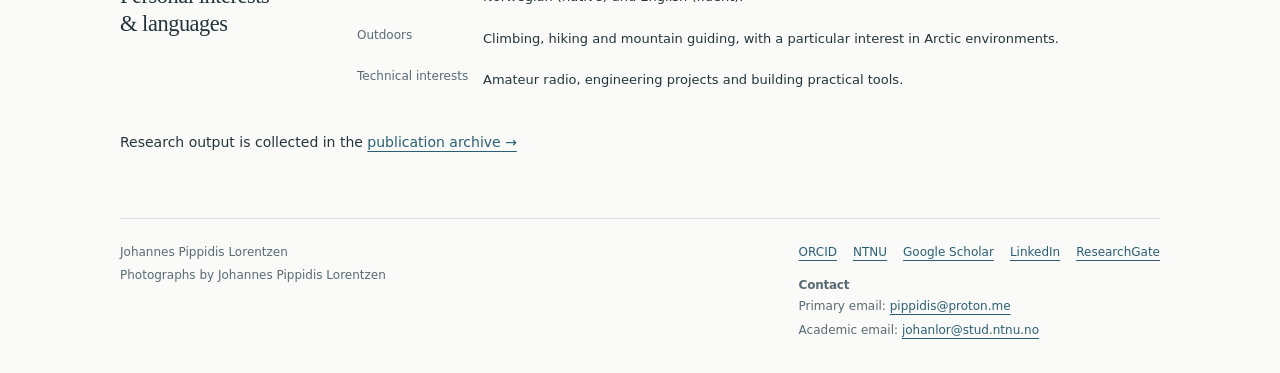
==== commit abcfb622: "Update academic website (b4a0aad)" ====
--- a/cv/index.html
+++ b/cv/index.html
@@ -14,10 +14,10 @@
   <link rel="icon" href="/assets/favicon.svg" type="image/svg+xml">
   <link rel="stylesheet" href="/styles/tokens.css?v=cc4311453d61">
   <link rel="stylesheet" href="/styles/base.css?v=4304fb7f3401">
-  <link rel="stylesheet" href="/styles/layout.css?v=6e0b2f849e2c">
+  <link rel="stylesheet" href="/styles/layout.css?v=1cae802d7b80">
   <link rel="stylesheet" href="/styles/publications.css?v=18701dbc079d">
   <link rel="stylesheet" href="/styles/cv.css?v=43b834aff01c">
-  <link rel="stylesheet" href="/styles/teaching.css?v=9386286a916c">
+  <link rel="stylesheet" href="/styles/teaching.css?v=cab1bc563776">
   <script src="/scripts/citations.js?v=cc7c147e29cd" defer></script>
   <script src="/scripts/doi.js?v=0c5c280f1b93" defer></script>
   <script src="/scripts/navigation.js?v=f152fe6068b6" defer></script>
@@ -30,7 +30,7 @@
       <span class="monogram" aria-hidden="true">JPL<span> / </span></span><span class="identity-name">Johannes Lorentzen</span><span class="mobile-brand-label visually-hidden">Johannes Lorentzen home</span>
     </a>
     <div class="mobile-header-actions">
-      <a href="mailto:johanlor@stud.ntnu.no" title="Email Johannes Pippidis Lorentzen" aria-label="Email Johannes Pippidis Lorentzen"><svg viewBox="0 0 24 24" width="22" height="22" aria-hidden="true" fill="none" stroke="currentColor" stroke-width="1.5"><rect x="3" y="5" width="18" height="14" rx="2"/><path d="m3 6 9 7 9-7"/></svg></a>
+      <a href="mailto:pippidis@proton.me" title="Email Johannes Pippidis Lorentzen" aria-label="Email Johannes Pippidis Lorentzen"><svg viewBox="0 0 24 24" width="22" height="22" aria-hidden="true" fill="none" stroke="currentColor" stroke-width="1.5"><rect x="3" y="5" width="18" height="14" rx="2"/><path d="m3 6 9 7 9-7"/></svg></a>
       <button class="nav-toggle" type="button" aria-controls="main-navigation" aria-expanded="false" aria-label="Open navigation" title="Open navigation" hidden><svg viewBox="0 0 24 24" width="24" height="24" aria-hidden="true" fill="none" stroke="currentColor" stroke-width="1.5"><path d="M4 6h16M4 12h16M4 18h16"/></svg></button>
     </div>
     <nav id="main-navigation" aria-label="Main navigation">
@@ -38,7 +38,7 @@
       <a href="/publications/"  title="View Publications">Publications</a>
       <a href="/cv/" aria-current="page" title="View CV">CV</a>
       <a href="/teaching/"  title="View Teaching">Teaching</a>
-      <a class="contact-link" href="mailto:johanlor@stud.ntnu.no" title="Email Johannes Pippidis Lorentzen at johanlor@stud.ntnu.no">Get in touch <span aria-hidden="true">↗</span></a>
+      <a class="contact-link" href="mailto:pippidis@proton.me" title="Email Johannes Pippidis Lorentzen at pippidis@proton.me">Get in touch <span aria-hidden="true">↗</span></a>
     </nav>
   </div>
 </header>  <main id="main" class="container" tabindex="-1">
@@ -233,11 +233,19 @@
   </main>
   <footer class="site-footer container">
     <div>Johannes Pippidis Lorentzen<span class="footer-note">Photographs by Johannes Pippidis Lorentzen</span></div>
-    <div class="footer-links">
-      <a href="https://orcid.org/0009-0007-2627-1369" rel="me" title="View ORCID profile: 0009-0007-2627-1369">ORCID 0009-0007-2627-1369</a>
+    <div class="footer-details">
+      <div class="footer-links" aria-label="Profiles">
+      <a href="https://orcid.org/0009-0007-2627-1369" rel="me" title="View ORCID profile: 0009-0007-2627-1369">ORCID</a>
+      <a href="https://www.ntnu.no/ansatte/johanlor" rel="me" title="View Johannes Pippidis Lorentzen on NTNU">NTNU</a>
+      <a href="https://scholar.google.com/citations?user=bBKnwbgAAAAJ" rel="me" title="View Johannes Pippidis Lorentzen on Google Scholar">Google Scholar</a>
       <a href="https://no.linkedin.com/in/pippidis" rel="me" title="View Johannes Pippidis Lorentzen on LinkedIn">LinkedIn</a>
       <a href="https://www.researchgate.net/profile/Johannes-Lorentzen-2" rel="me" title="View Johannes Pippidis Lorentzen on ResearchGate">ResearchGate</a>
-      <a href="mailto:johanlor@stud.ntnu.no" title="Email Johannes Pippidis Lorentzen at johanlor@stud.ntnu.no">johanlor@stud.ntnu.no</a>
+      </div>
+      <section id="contact" class="footer-contact" aria-labelledby="contact-title">
+        <h2 id="contact-title">Contact</h2>
+        <div>Primary email: <a href="mailto:pippidis@proton.me">pippidis@proton.me</a></div>
+        <div>Academic email: <a href="mailto:johanlor@stud.ntnu.no">johanlor@stud.ntnu.no</a></div>
+      </section>
     </div>
   </footer>
 </body>
--- a/styles/layout.css
+++ b/styles/layout.css
@@ -204,6 +204,23 @@
 }
 
 .footer-links a { white-space: nowrap; }
+
+.footer-details {
+  display: grid;
+  gap: var(--space-4);
+}
+
+.footer-contact {
+  display: grid;
+  gap: var(--space-1);
+  scroll-margin-top: var(--space-5);
+}
+
+.footer-contact h2 {
+  font-family: var(--font-body);
+  font-size: inherit;
+  font-weight: 600;
+}
 
 .profile-link {
   font-size: var(--text-small);
--- a/styles/teaching.css
+++ b/styles/teaching.css
@@ -23,7 +23,16 @@
 .course-resources p, .materials-note { font-size: 0.9375rem; }
 .course-resources p { margin-top: var(--space-1); }
 .supervision-section { margin-top: var(--space-5); }
-.supervision-entry + .supervision-entry { margin-top: var(--space-5); }
+.supervision-guide { margin-bottom: var(--space-5); }
+.supervision-guide p { margin-bottom: var(--space-2); }
+.supervision-guide > span { margin-left: var(--space-3); }
+.supervision-list { list-style: none; padding: 0 !important; }
+.supervision-list .supervision-entry { display: grid; grid-template-columns: 48px minmax(0, 1fr); gap: var(--space-4); border-top: 1px solid var(--color-rule); padding-block: var(--space-4); margin: 0; }
+.supervision-entry > div { grid-column: 2; }
+.supervision-entry h3 { font-size: 1rem; }
+.supervision-year { color: var(--color-muted); font-size: var(--text-small); }
+.supervision-details { margin-top: var(--space-2); font-size: var(--text-small); }
+.supervision-details summary { color: var(--color-accent); width: fit-content; }
 .supervision-entry p { margin-top: var(--space-1); }
 .supervision-context { color: var(--color-muted); font-size: var(--text-small); }
 @media (max-width: 720px) {
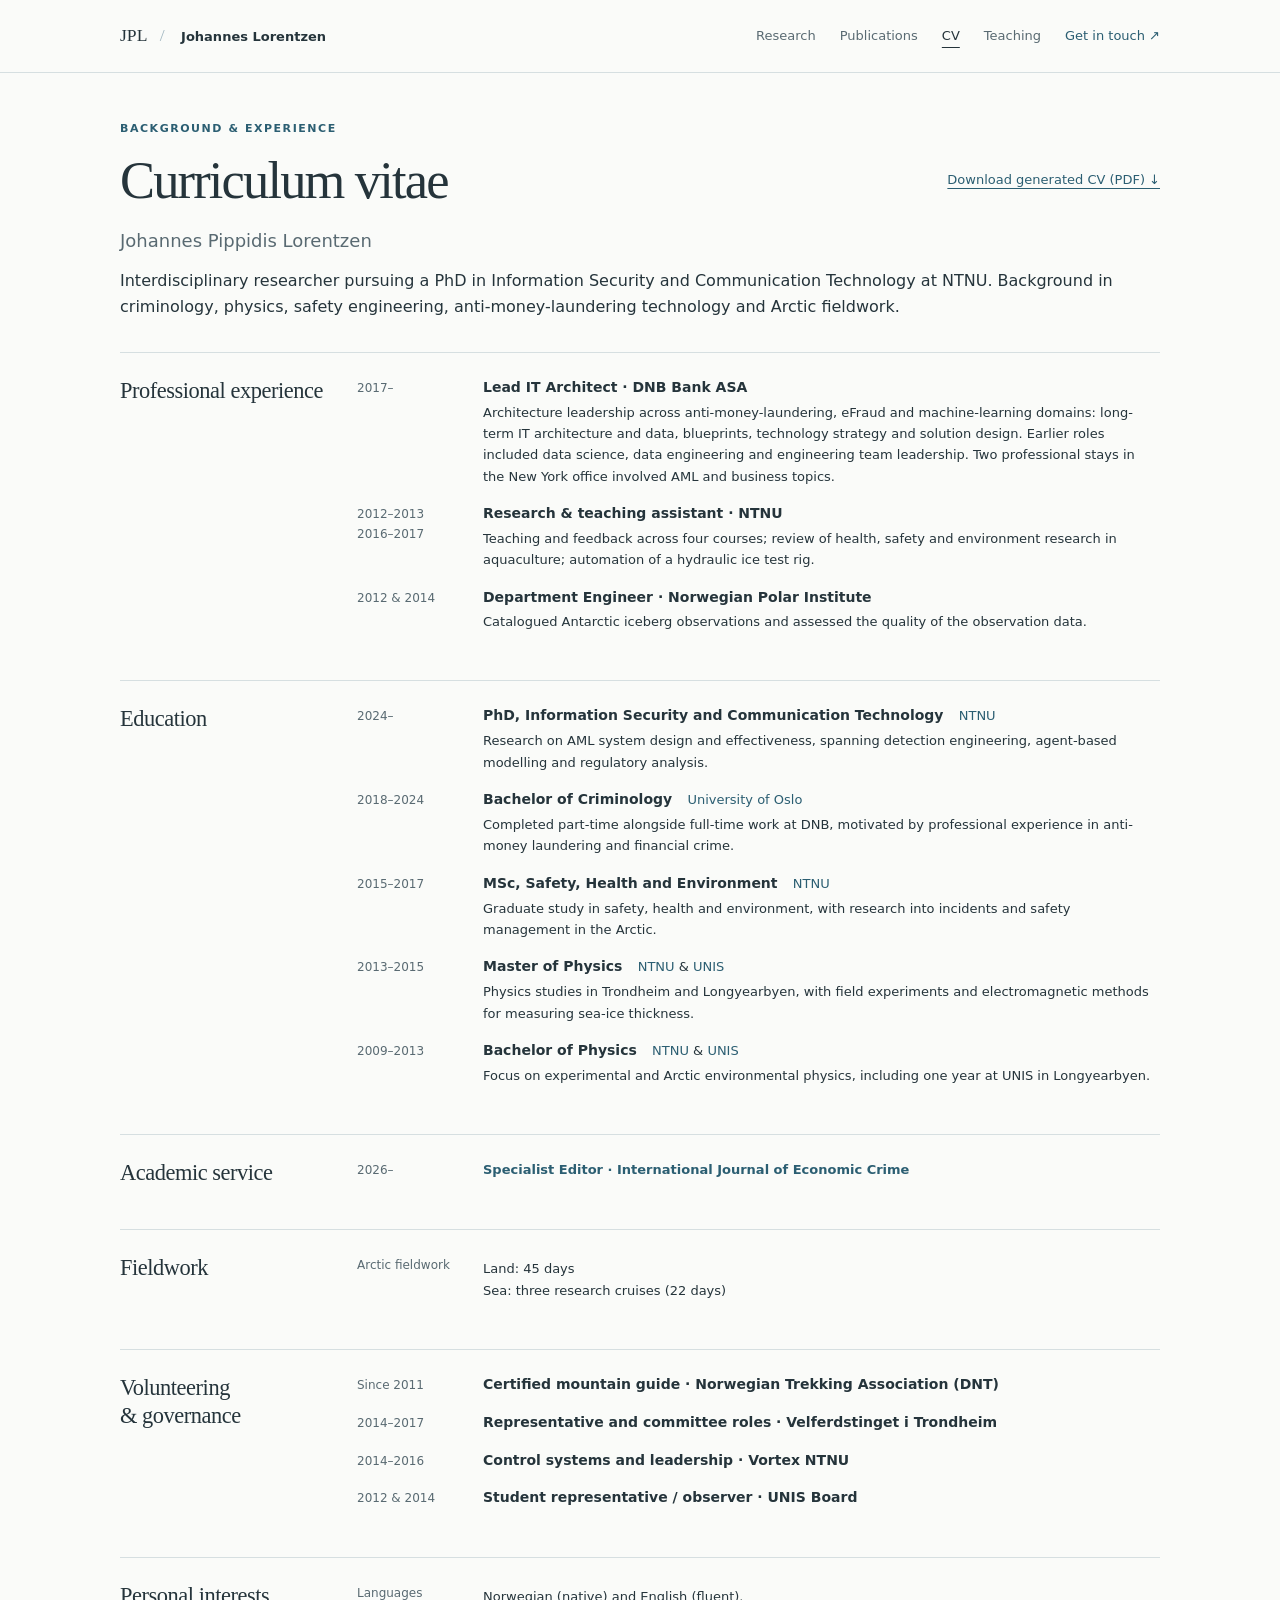
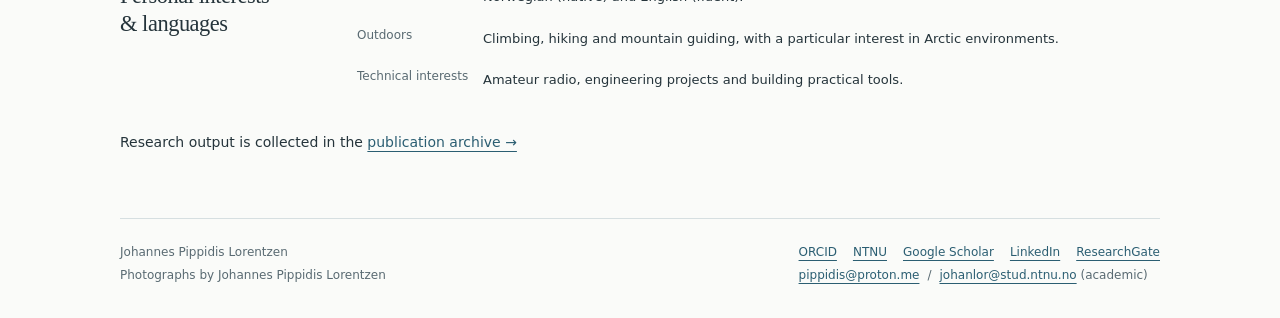
==== commit 73f5791a: "Update academic website (4f19f97)" ====
--- a/cv/index.html
+++ b/cv/index.html
@@ -14,7 +14,7 @@
   <link rel="icon" href="/assets/favicon.svg" type="image/svg+xml">
   <link rel="stylesheet" href="/styles/tokens.css?v=cc4311453d61">
   <link rel="stylesheet" href="/styles/base.css?v=4304fb7f3401">
-  <link rel="stylesheet" href="/styles/layout.css?v=1cae802d7b80">
+  <link rel="stylesheet" href="/styles/layout.css?v=7f34964da18c">
   <link rel="stylesheet" href="/styles/publications.css?v=18701dbc079d">
   <link rel="stylesheet" href="/styles/cv.css?v=43b834aff01c">
   <link rel="stylesheet" href="/styles/teaching.css?v=cab1bc563776">
@@ -241,11 +241,11 @@
       <a href="https://no.linkedin.com/in/pippidis" rel="me" title="View Johannes Pippidis Lorentzen on LinkedIn">LinkedIn</a>
       <a href="https://www.researchgate.net/profile/Johannes-Lorentzen-2" rel="me" title="View Johannes Pippidis Lorentzen on ResearchGate">ResearchGate</a>
       </div>
-      <section id="contact" class="footer-contact" aria-labelledby="contact-title">
-        <h2 id="contact-title">Contact</h2>
-        <div>Primary email: <a href="mailto:pippidis@proton.me">pippidis@proton.me</a></div>
-        <div>Academic email: <a href="mailto:johanlor@stud.ntnu.no">johanlor@stud.ntnu.no</a></div>
-      </section>
+      <div id="contact" class="footer-contact">
+        <a href="mailto:pippidis@proton.me">pippidis@proton.me</a>
+        <span aria-hidden="true">/</span>
+        <span><a href="mailto:johanlor@stud.ntnu.no">johanlor@stud.ntnu.no</a> (academic)</span>
+      </div>
     </div>
   </footer>
 </body>
--- a/styles/layout.css
+++ b/styles/layout.css
@@ -207,20 +207,17 @@
 
 .footer-details {
   display: grid;
-  gap: var(--space-4);
+  gap: var(--space-1);
 }
 
 .footer-contact {
-  display: grid;
-  gap: var(--space-1);
+  display: flex;
+  flex-wrap: wrap;
+  gap: var(--space-1) var(--space-2);
   scroll-margin-top: var(--space-5);
 }
 
-.footer-contact h2 {
-  font-family: var(--font-body);
-  font-size: inherit;
-  font-weight: 600;
-}
+.footer-contact > span { white-space: nowrap; }
 
 .profile-link {
   font-size: var(--text-small);
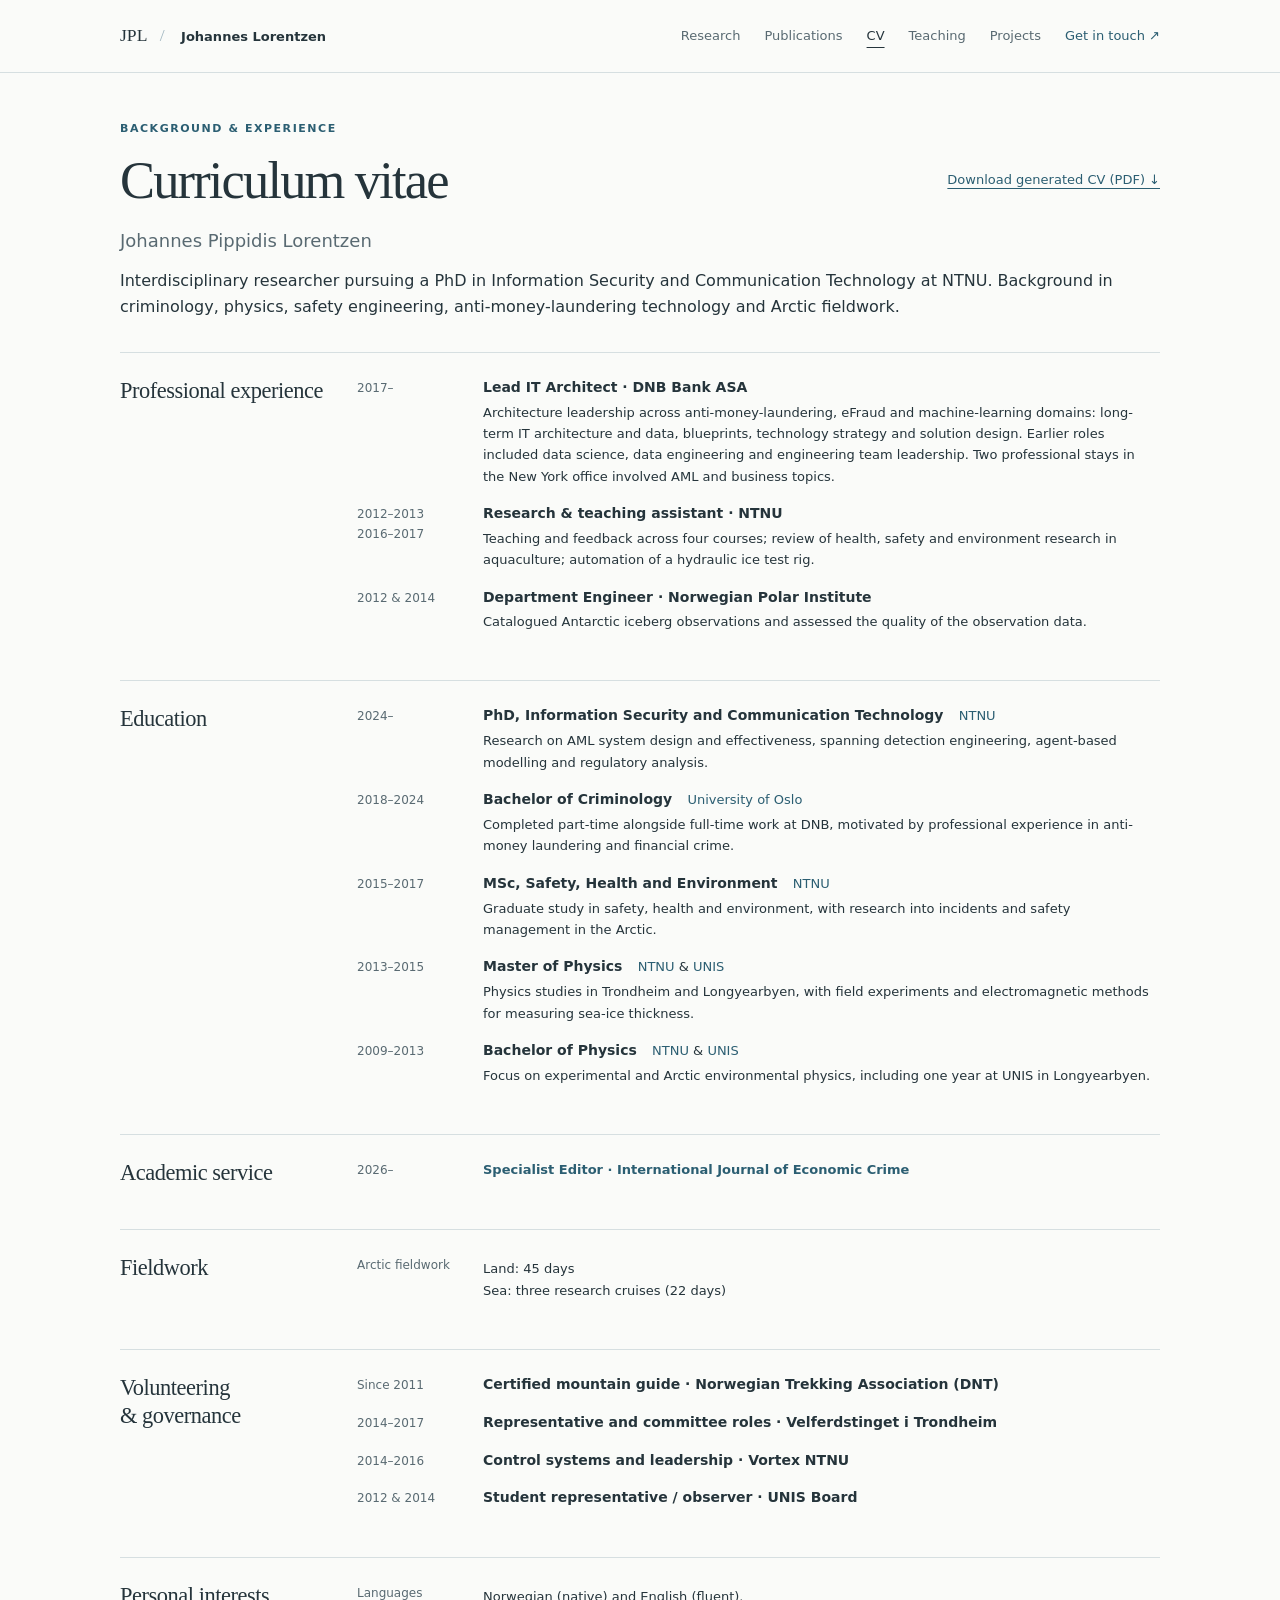
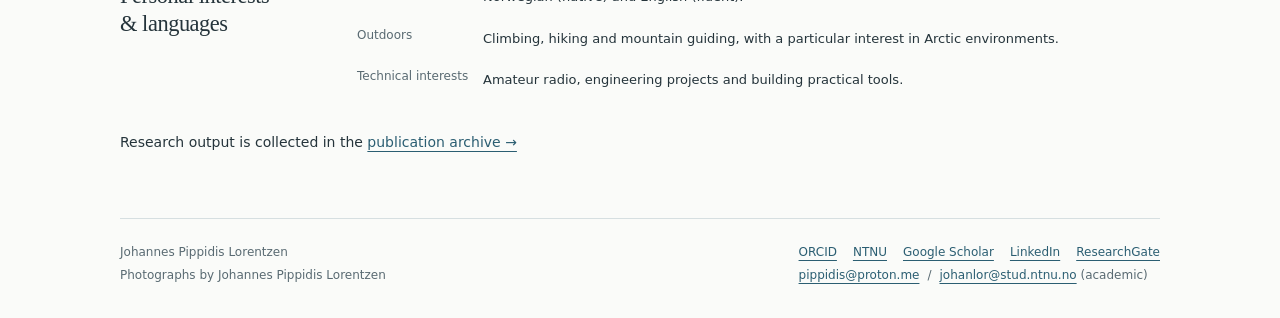
==== commit f9a76563: "Update academic website (0e90931)" ====
--- a/cv/index.html
+++ b/cv/index.html
@@ -38,6 +38,7 @@
       <a href="/publications/"  title="View Publications">Publications</a>
       <a href="/cv/" aria-current="page" title="View CV">CV</a>
       <a href="/teaching/"  title="View Teaching">Teaching</a>
+      <a href="/projects/"  title="View Projects">Projects</a>
       <a class="contact-link" href="mailto:pippidis@proton.me" title="Email Johannes Pippidis Lorentzen at pippidis@proton.me">Get in touch <span aria-hidden="true">↗</span></a>
     </nav>
   </div>
